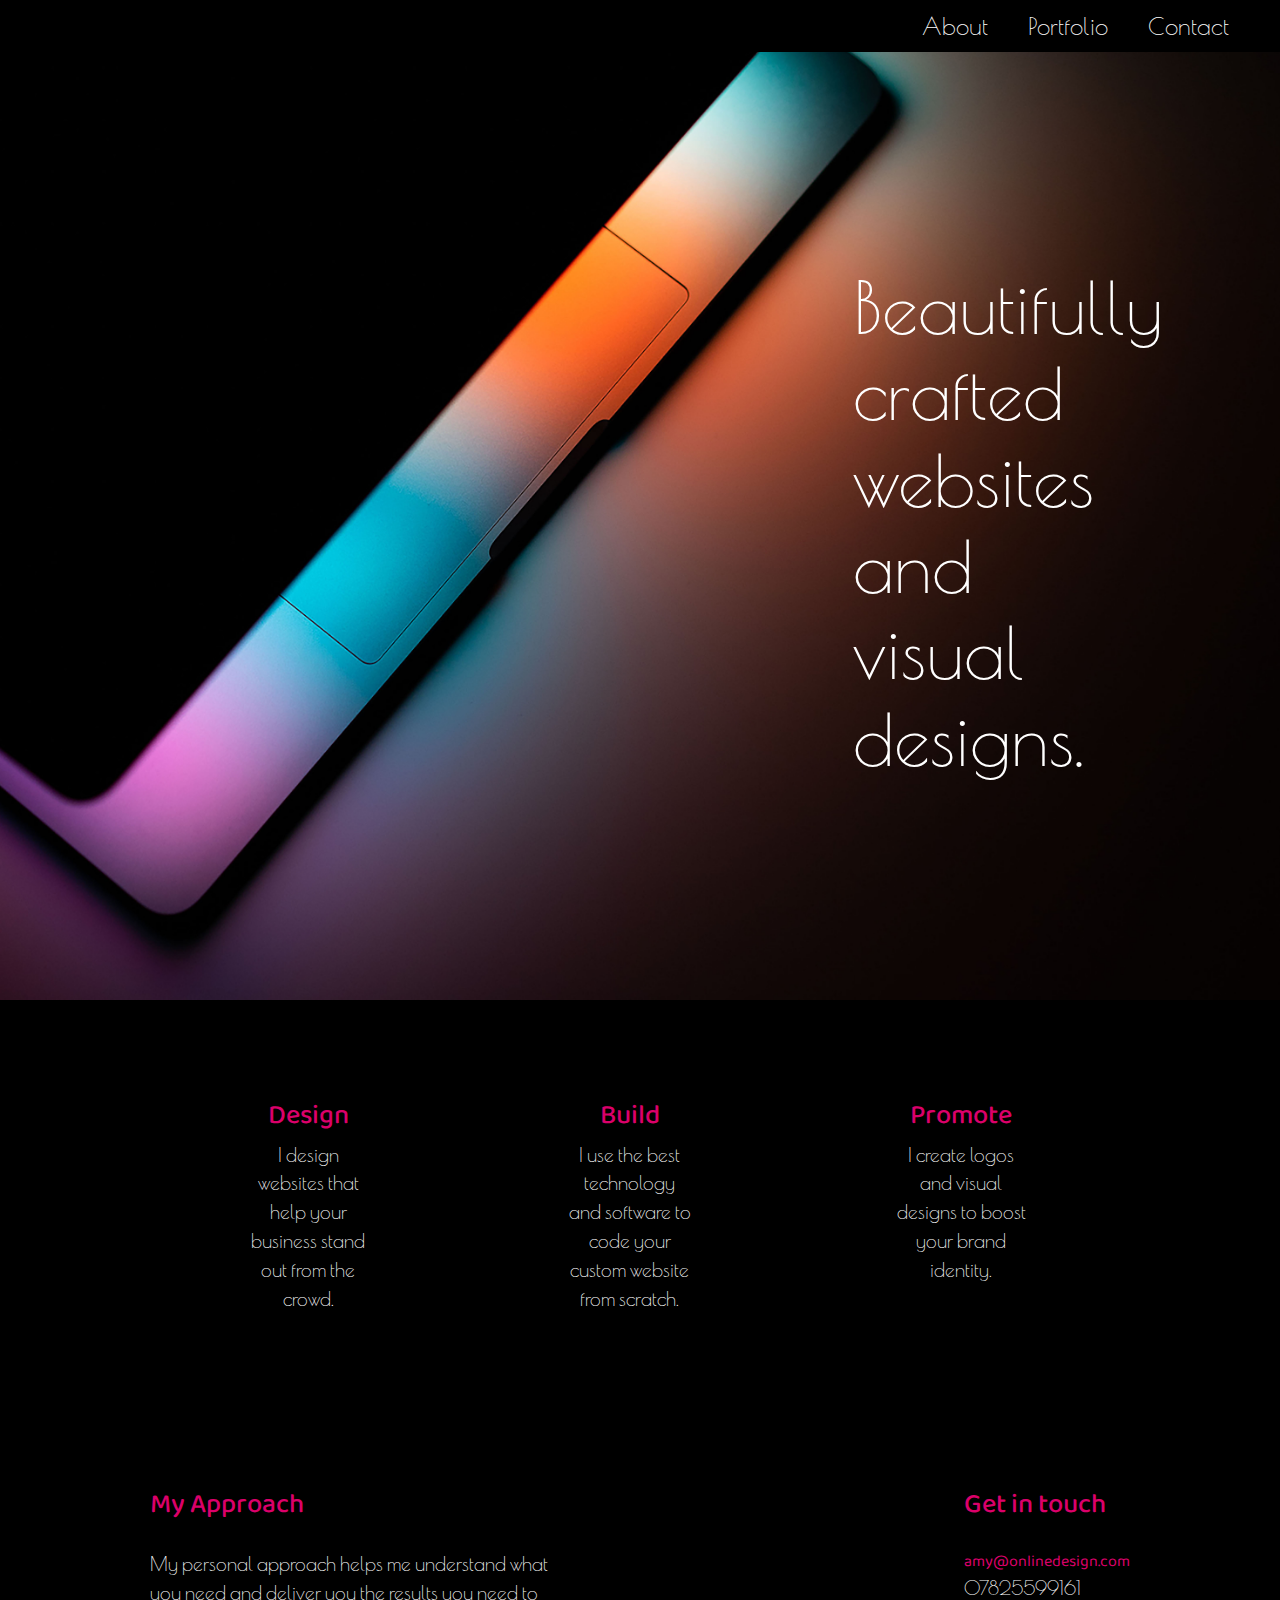
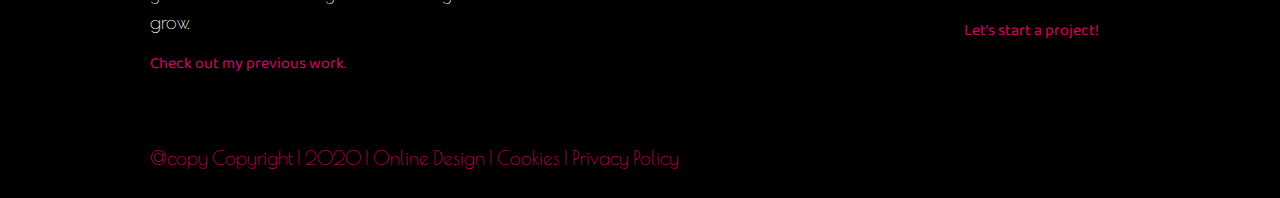
==== index.html @ f6ed3237 "first commit" ====
<!DOCTYPE html>
<html lang="en" dir="ltr">

<head>
  <meta charset="utf-8">
  <meta name="viewport" content="width=device-width, initial-scale=1.0">
  <meta name="format-detection" content="telephone=no">

  <title>Online Design by Amy</title>
  <!---Bootsrap--->
  <link rel="stylesheet" href="https://maxcdn.bootstrapcdn.com/bootstrap/4.0.0/css/bootstrap.min.css" integrity="sha384-Gn5384xqQ1aoWXA+058RXPxPg6fy4IWvTNh0E263XmFcJlSAwiGgFAW/dAiS6JXm" crossorigin="anonymous">
  <!---Custom CSS stylesheet--->
  <link rel="stylesheet" href="css/styles.css">
  <!---Google Fonts --->
  <link href="https://fonts.googleapis.com/css2?family=Baloo+Paaji+2:wght@400;500;600&family=Poiret+One&display=swap" rel="stylesheet">
  <!---Font Awesome--->
  <script src="https://kit.fontawesome.com/b93a819c92.js" crossorigin="anonymous"></script>
  <!--JQuery--->
  <script src="https://ajax.googleapis.com/ajax/libs/jquery/3.4.1/jquery.min.js"></script>
</head>

<body>
  <nav id="nav" class="navbar navbar-expand-lg fixed-top">
    <div class="container-fluid">
      <ul class="nav justify-content-end">
        <li class="nav-item">
          <a class="link" class="nav-link active" href="#skills">About</a>
        </li>
        <li class="nav-item">
          <a class="link" class="nav-link" href="portfolio/index.html">Portfolio</a>
        </li>
        <li class="nav-item">
          <a class="link" class="nav-link" href="#contact">Contact</a>
        </li>
      </ul>
    </div>

  </nav>
  <div class="background-wrapper">
    <div class="logo">
      <img src="" alt="">
    </div>
    <div class="hero-section">
      <div class="hero-text">
        <h1>Beautifully crafted websites and visual designs.</h1>
      </div>
    </div>
  </div>
  <div id="skills" class="skills-section">
    <div class="design">
      <div class="heading">
        <h3>Design</h3>
      </div>
      <div class="skills-text">
        <p>I design websites that help your business stand out from the crowd.</p>
      </div>
    </div>
    <div class="build">
      <div class="heading">
        <h3>Build</h3>
      </div>
      <div class="skills-text">
        <p>I use the best technology and software to code your custom website from scratch.</p>
      </div>
    </div>
    <div class="promote">
      <div class="heading">
        <h3>Promote</h3>
      </div>
      <div class="skills-text">
        <p>I create logos and visual designs to boost your brand identity.</p>
      </div>
    </div>
  </div>
  <footer>
    <div class="approach">
      <div class="footer-header">
        <h3>My Approach</h3>
      </div>
      <div class="footer-content">
        <p>My personal approach helps me understand what you need
          and deliver you the results you need to grow.</p><span>Check out my previous work.</span>
      </div>
    </div>
    <div id="contact" class="contact">
      <div class="footer-header">
        <h3>Get in touch</h3>
      </div>
      <div class="footer-content">
        <a href="#">amy@onlinedesign.com</a>
        <p>07825599161</p>
        <span>Let's start a project!</span>
      </div>
      <div class="social">
        <a href="#"><i class="fab fa-facebook-square"></i></a>
        <a href="#"><i class="fab fa-instagram-square"></i></a>
        <a href="#"><i class="fab fa-linkedin"></i></a>
      </div>
    </div>
    <div class="copyright">
      <p>@copy Copyright | 2020 | Online Design | Cookies | Privacy Policy</p>
    </div>

  </footer>
  <!---Javascript and Jquery links--->

  <script src="https://cdnjs.cloudflare.com/ajax/libs/jquery/3.3.1/jquery.min.js" integrity="sha256-FgpCb/KJQlLNfOu91ta32o/NMZxltwRo8QtmkMRdAu8=" crossorigin="anonymous"></script>
  <script src="https://cdnjs.cloudflare.com/ajax/libs/popper.js/1.14.3/umd/popper.min.js" integrity="sha384-ZMP7rVo3mIykV+2+9J3UJ46jBk0WLaUAdn689aCwoqbBJiSnjAK/l8WvCWPIPm49" crossorigin="anonymous"></script>
  <script src="https://stackpath.bootstrapcdn.com/bootstrap/4.1.3/js/bootstrap.min.js" integrity="sha384-ChfqqxuZUCnJSK3+MXmPNIyE6ZbWh2IMqE241rYiqJxyMiZ6OW/JmZQ5stwEULTy" crossorigin="anonymous"></script>
  <script src="https://cdnjs.cloudflare.com/ajax/libs/1000hz-bootstrap-validator/0.11.9/validator.min.js" integrity="sha256-dHf/YjH1A4tewEsKUSmNnV05DDbfGN3g7NMq86xgGh8=" crossorigin="anonymous"></script>
  <script type="text/javascript" src="script.js" charset="utf-8"></script>
</body>

</html>
---- css/styles.css ----
/*---Media query for tablets---*/
/*
@media screen and (min-width: 768px) {

}
*/
/*--- Media query for desktop ---*/
/*
@media screen and (min-width: 1200px) {
*/
/*--General body styles --*/
body {
  font-size: 16fr;
}

h1 {
  font-family: 'Poiret One', cursive;
  font-size: 4.5em;
  color: #ffffff;
}

h3 {
  font-family: 'Baloo Paaji 2';
  font-size: 1.7em;
  color: #db006a;
}

p {
  font-family: 'Poiret One', cursive;
  font-size: 1.2em;
  color: #fff;
}

/*-- Nav bar styles --*/

#nav {
  background-color: #000000;
  color: #ffffff;
  font-family: 'Poiret One', cursive;
}

.container-fluid {
  flex-flow: row-reverse;
}

a {
  color: #ffffff;
}

a:hover {
  color: #db006a;
  text-decoration: none;
}

.link {
  padding: 5px 20px;
  font-size: 1.5em;
}

/*---Backround image styles ---*/

.background-wrapper {
  background-image: url(../img/macbook-1.jpg);
  background-size: cover;
  background-repeat: no-repeat;
  background-position: 50% 70%;
  height: 1000px;
  display: grid;
  grid-template-columns: 1fr 1fr 1fr;
}

/*-- Hero section styles ---*/

.hero-section {
  display: grid;
  grid-column: 3;
  grid-row: 5;
  height: auto;
}

.hero-text {
  position: relative;
  width: 25%;
  padding-bottom: 150px;
}

/*--- Desktop Skills section styles ---*/

.skills-section {
  background-color: #000;
  grid-row: 5;
  padding: 50px;
  display: grid;
  grid-template-columns: 100px auto auto auto 100px;
  text-align: center;
}

.design, .build, .promote {
  padding: 50px 100px 100px 100px;
}

.design {
  grid-column: 2;
}

.build {
  grid-column: 3;
}

.promote {
  grid-column: 4;
}

/*---Desktop Footer styles ---*/

footer {
  background-color: #000;
  display: grid;
  grid-template-columns: 100px auto auto 100px;
  padding: 10px 50px;
  font-family: 'Baloo Paaji 2';
}

.approach {
  grid-column: 2;
  width: 50%;
}

.contact {
  grid-column: 3;
}

.footer-header {
  padding-bottom: 20px;
}

.footer-content a {
  color: #db006a;
}

span {
  color: #db006a;
}

.social {
  padding: 20px 0;
}

.social a {
  color: #ffffff;
  padding-right: 20px;
  font-size: 1.7em;
}

.social a:hover {
  color: #db006a;
}

.copyright {
  grid-row: 2;
  grid-column: 2 / 4;
  padding-top: 20px;
}

.copyright p {
  color: #db006a;
}

/*---Portfolio page styles for desktop ---*/

.background {
  background-color: #000;
  padding-bottom: 200px;
}

.gallery {
  display: grid;
  grid-template-columns: 100px 35% auto 100px;
  grid-template-rows: auto;
  grid-column-gap: 100px;
  grid-row-gap: 100px
}

.heading-container {
  padding: 150px 0 150px 200px;
}

.heading-container h2 {
  color: #fff;
  font-family: 'Poiret One', cursive;
  font-size: 3em;
}

#carousel1 {
  grid-column: 2;
  grid-row: 1;
}

.text1 {
  grid-column: 3;
  grid-row: 1;
}

#carousel2 {
  grid-column: 2;
  grid-row: 2;
}

.text2 {
  grid-column: 3;
  grid-row: 2;
}

#carousel3 {
  grid-column: 2;
  grid-row: 3;
}

.text3 {
  grid-column: 3;
  grid-row: 3;
}

#carousel4 {
  grid-column: 2;
  grid-row: 4;
}

.text4 {
  grid-column: 3;
  grid-row: 4;
}

#carousel5 {
  grid-column: 2;
  grid-row: 5;
}

.text5 {
  grid-column: 3;
  grid-row: 5;
}

#carousel6 {
  grid-column: 2;
  grid-row: 6;
}

.text6 {
  grid-column: 3;
  grid-row: 6;
}

.gloat {
  grid-column: 2 / 4;
}

.gloat h2 {
  color: #fff;
  font-family: 'Poiret One', cursive;
  font-size: 2.5em;
}
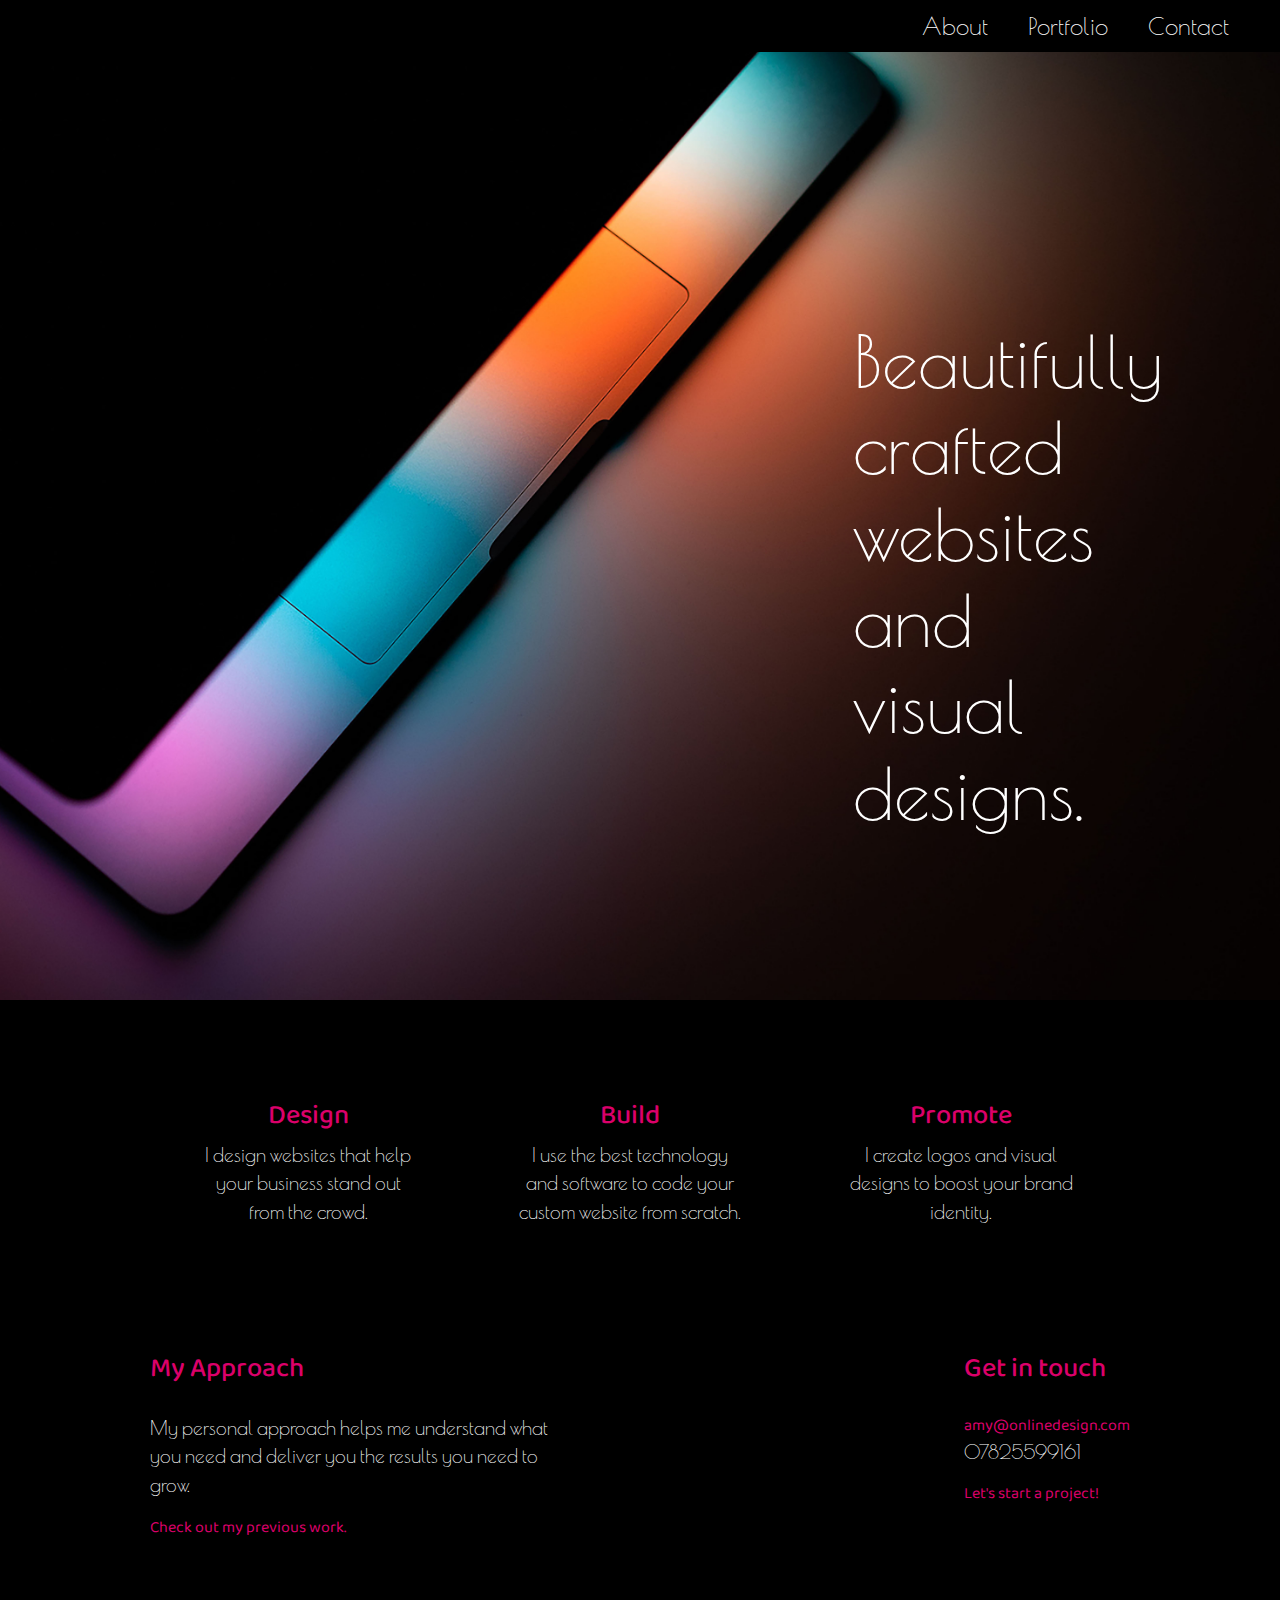
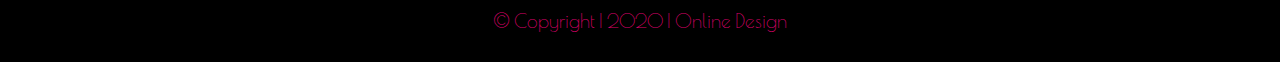
==== commit d85228d1: "before hosting" ====
--- a/index.html
+++ b/index.html
@@ -87,18 +87,18 @@
         <h3>Get in touch</h3>
       </div>
       <div class="footer-content">
-        <a href="#">amy@onlinedesign.com</a>
+        <a href="mailto:amy@onlinedesign.com">amy@onlinedesign.com</a>
         <p>07825599161</p>
         <span>Let's start a project!</span>
       </div>
       <div class="social">
-        <a href="#"><i class="fab fa-facebook-square"></i></a>
+        <a href="https://www.facebook.com/amyonlinedesign/"><i class="fab fa-facebook-square"></i></a>
         <a href="#"><i class="fab fa-instagram-square"></i></a>
-        <a href="#"><i class="fab fa-linkedin"></i></a>
+        <a href="https://www.linkedin.com/in/amy-o-shaughnessy-0940621a6/"><i class="fab fa-linkedin"></i></a>
       </div>
     </div>
     <div class="copyright">
-      <p>@copy Copyright | 2020 | Online Design | Cookies | Privacy Policy</p>
+      <p>&copy Copyright | 2020 | Online Design </p>
     </div>
 
   </footer>
--- a/css/styles.css
+++ b/css/styles.css
@@ -1,40 +1,28 @@
-
-
-
-/*---Media query for tablets---*/
-/*
-@media screen and (min-width: 768px) {
-
-}
-*/
-/*--- Media query for desktop ---*/
-/*
-@media screen and (min-width: 1200px) {
-*/
-/*--General body styles --*/
+/*--Generic body styles for mobile --*/
+
 body {
   font-size: 16fr;
 }
 
 h1 {
   font-family: 'Poiret One', cursive;
-  font-size: 4.5em;
+  font-size: 1.5em;
   color: #ffffff;
 }
 
 h3 {
   font-family: 'Baloo Paaji 2';
-  font-size: 1.7em;
+  font-size: 1.3em;
   color: #db006a;
 }
 
 p {
   font-family: 'Poiret One', cursive;
-  font-size: 1.2em;
+  font-size: 1em;
   color: #fff;
 }
 
-/*-- Nav bar styles --*/
+/*-- Mobile Nav bar styles --*/
 
 #nav {
   background-color: #000000;
@@ -43,7 +31,7 @@
 }
 
 .container-fluid {
-  flex-flow: row-reverse;
+  flex-flow: column;
 }
 
 a {
@@ -57,27 +45,26 @@
 
 .link {
   padding: 5px 20px;
-  font-size: 1.5em;
-}
-
-/*---Backround image styles ---*/
+  font-size: 1em;
+}
 
 .background-wrapper {
   background-image: url(../img/macbook-1.jpg);
   background-size: cover;
   background-repeat: no-repeat;
   background-position: 50% 70%;
-  height: 1000px;
-  display: grid;
-  grid-template-columns: 1fr 1fr 1fr;
-}
-
-/*-- Hero section styles ---*/
+  display: grid;
+  grid-template-columns: 20px 55% auto 20px;
+  grid-template-rows: 40% 60%;
+}
+
+/*-- Mobile Hero section styles ---*/
 
 .hero-section {
   display: grid;
-  grid-column: 3;
-  grid-row: 5;
+  grid-row: 2;
+  grid-column: 3;
+  padding
   height: auto;
 }
 
@@ -87,50 +74,51 @@
   padding-bottom: 150px;
 }
 
-/*--- Desktop Skills section styles ---*/
+/*--- Mobile Skills section styles ---*/
 
 .skills-section {
   background-color: #000;
   grid-row: 5;
   padding: 50px;
   display: grid;
-  grid-template-columns: 100px auto auto auto 100px;
+  grid-template-columns: 20px auto 20px;
   text-align: center;
 }
 
-.design, .build, .promote {
-  padding: 50px 100px 100px 100px;
-}
-
 .design {
   grid-column: 2;
+  grid-row: 6;
 }
 
 .build {
-  grid-column: 3;
+  grid-column: 2;
+  grid-row: 7;
 }
 
 .promote {
-  grid-column: 4;
-}
-
-/*---Desktop Footer styles ---*/
+  grid-column: 2;
+  grid-row: 8;
+}
+
+/*---mobile Footer styles ---*/
 
 footer {
   background-color: #000;
   display: grid;
-  grid-template-columns: 100px auto auto 100px;
-  padding: 10px 50px;
+  grid-template-columns: 20px auto 20px;
   font-family: 'Baloo Paaji 2';
 }
 
 .approach {
   grid-column: 2;
-  width: 50%;
+  width: 100%;
+  text-align: center;
 }
 
 .contact {
-  grid-column: 3;
+  padding-top: 20px;
+  grid-column: 2;
+  text-align: center;
 }
 
 .footer-header {
@@ -151,28 +139,322 @@
 
 .social a {
   color: #ffffff;
+  padding: 10px;
+  font-size: 1.7em;
+}
+
+.social a:hover {
+  color: #db006a;
+}
+
+.copyright {
+  grid-column: 2;
+  padding-top: 20px;
+  text-align: center;
+}
+
+.copyright p {
+  color: #db006a;
+}
+
+/*--- Mobile Portfolio page styles---*/
+
+.background {
+  background-color: #000;
+  padding-bottom: 100px;
+}
+
+.gallery {
+  display: grid;
+  grid-template-columns: 50px auto 50px;
+  grid-template-rows: auto;
+  grid-row-gap: 50px
+}
+
+.heading-container {
+  padding: 100px 0 50px 0;
+}
+
+.heading-container h2 {
+  font-size: 1.4em;
+  color: #fff;
+  font-family: 'Poiret One', cursive;
+  text-align: center;
+}
+
+#carousel1 {
+  grid-column: 2;
+  grid-row: 1;
+}
+
+.text1 {
+  grid-column: 2;
+  grid-row: 2;
+}
+
+#carousel2 {
+  grid-column: 2;
+  grid-row: 3;
+}
+
+.text2 {
+  grid-column: 2;
+  grid-row: 4;
+}
+
+#carousel3 {
+  grid-column: 2;
+  grid-row: 5;
+}
+
+.text3 {
+  grid-column: 2;
+  grid-row: 6;
+}
+
+#carousel4 {
+  grid-column: 2;
+  grid-row: 7;
+}
+
+.text4 {
+  grid-column: 2;
+  grid-row: 8;
+}
+
+#carousel5 {
+  grid-column: 2;
+  grid-row: 9;
+}
+
+.text5 {
+  grid-column: 2;
+  grid-row: 10;
+}
+
+#carousel6 {
+  grid-column: 2;
+  grid-row: 11;
+}
+
+.text6 {
+  grid-column: 2;
+  grid-row: 12;
+}
+
+.gloat {
+  grid-column: 2;
+}
+
+.gloat h2 {
+  font-size: 1.4em;
+}
+
+/*---Media query for tablets---*/
+
+@media screen and (min-width: 768px) {
+
+  /*--Generic body styles for tablet --*/
+
+  h1 {
+    font-size: 2em;
+  }
+
+  h3 {
+    font-size: 1.5em;
+  }
+
+  p {
+    font-size: 1.1em;
+  }
+
+  .container-fluid {
+    flex-flow: row-reverse;
+  }
+
+  .background-wrapper {
+    grid-template-columns: 20px 60% auto 20px;
+    grid-template-rows: 25% 70%;
+    background-position: 50% 90%;
+  }
+
+  .skills-section {
+    grid-row: 5;
+    padding: 20px 0;
+    grid-template-columns: 50px auto auto auto 50px;
+  }
+
+  .design, .build, .promote {
+    padding: 20px;
+  }
+
+  .design {
+    grid-column: 2;
+    grid-row: 1;
+  }
+
+  .build {
+    grid-column: 3;
+    grid-row: 1;
+  }
+
+  .promote {
+    grid-column: 4;
+    grid-row: 1;
+  }
+
+/*---Tablet Footer styles ---*/
+
+footer {
+  display: grid;
+  grid-template-columns: 50px auto auto 50px;
+  padding: 10px 50px;
+}
+
+.approach {
+  grid-column: 2;
+  width: 70%;
+  text-align: left;
+}
+
+.contact {
+  grid-column: 3;
+  text-align: left;
+  padding: 0;
+}
+
+.footer-header {
+  padding-bottom: 20px;
+}
+
+.social {
+  padding: 20px 0;
+}
+
+.social a {
   padding-right: 20px;
+  padding-left: 0;
   font-size: 1.7em;
-}
-
-.social a:hover {
-  color: #db006a;
 }
 
 .copyright {
   grid-row: 2;
   grid-column: 2 / 4;
   padding-top: 20px;
-}
-
-.copyright p {
-  color: #db006a;
+  font-size: 1em;
+}
+
+/*---Tablet portolio styles ---*/
+
+.gallery {
+  grid-template-columns: 100px auto 100px;
+}
+
+.heading-container {
+  padding: 100px 0 50px 0;
+}
+}
+/*--- Media query for desktop ---*/
+
+@media screen and (min-width: 1200px) {
+
+/*--Desktop General body styles --*/
+
+h1 {
+  font-size: 4.5em;
+}
+
+h3 {
+  font-size: 1.7em;
+}
+
+p {
+  font-size: 1.2em;
+}
+
+/*-- Nav bar styles for desktop--*/
+
+.link {
+  font-size: 1.5em;
+}
+
+.background-wrapper {
+  background-position: 50% 70%;
+  height: 1000px;
+  grid-template-columns: 1fr 1fr 1fr;
+  grid-template-rows: 30%;
+}
+
+/*-- Desktop Hero section styles ---*/
+
+.hero-section {
+  grid-column: 3;
+  grid-row: 5;
+  height: auto;
+}
+
+.hero-text {
+  padding-bottom: 150px;
+}
+
+/*--- Desktop Skills section styles ---*/
+
+.skills-section {
+  grid-row: 5;
+  padding: 50px;
+  grid-template-columns: 100px auto auto auto 100px;
+}
+
+.design, .build, .promote {
+  padding: 50px;
+}
+
+/*---Desktop Footer styles ---*/
+
+footer {
+  grid-template-columns: 100px auto auto 100px;
+  padding: 10px 50px;
+}
+
+.approach {
+  grid-column: 2;
+  width: 50%;
+}
+
+.contact {
+  grid-column: 3;
+}
+
+.footer-header {
+  padding-bottom: 20px;
+}
+
+.footer-content a {
+  color: #db006a;
+}
+
+span {
+  color: #db006a;
+}
+
+.social {
+  padding: 20px 0;
+}
+
+.social a {
+  padding-right: 20px;
+  font-size: 1.7em;
+}
+
+.copyright {
+  grid-row: 2;
+  grid-column: 2 / 4;
+  padding-top: 20px;
 }
 
 /*---Portfolio page styles for desktop ---*/
 
 .background {
-  background-color: #000;
   padding-bottom: 200px;
 }
 
@@ -185,7 +467,7 @@
 }
 
 .heading-container {
-  padding: 150px 0 150px 200px;
+  padding: 150px 0;
 }
 
 .heading-container h2 {
@@ -263,3 +545,4 @@
   font-family: 'Poiret One', cursive;
   font-size: 2.5em;
 }
+}
